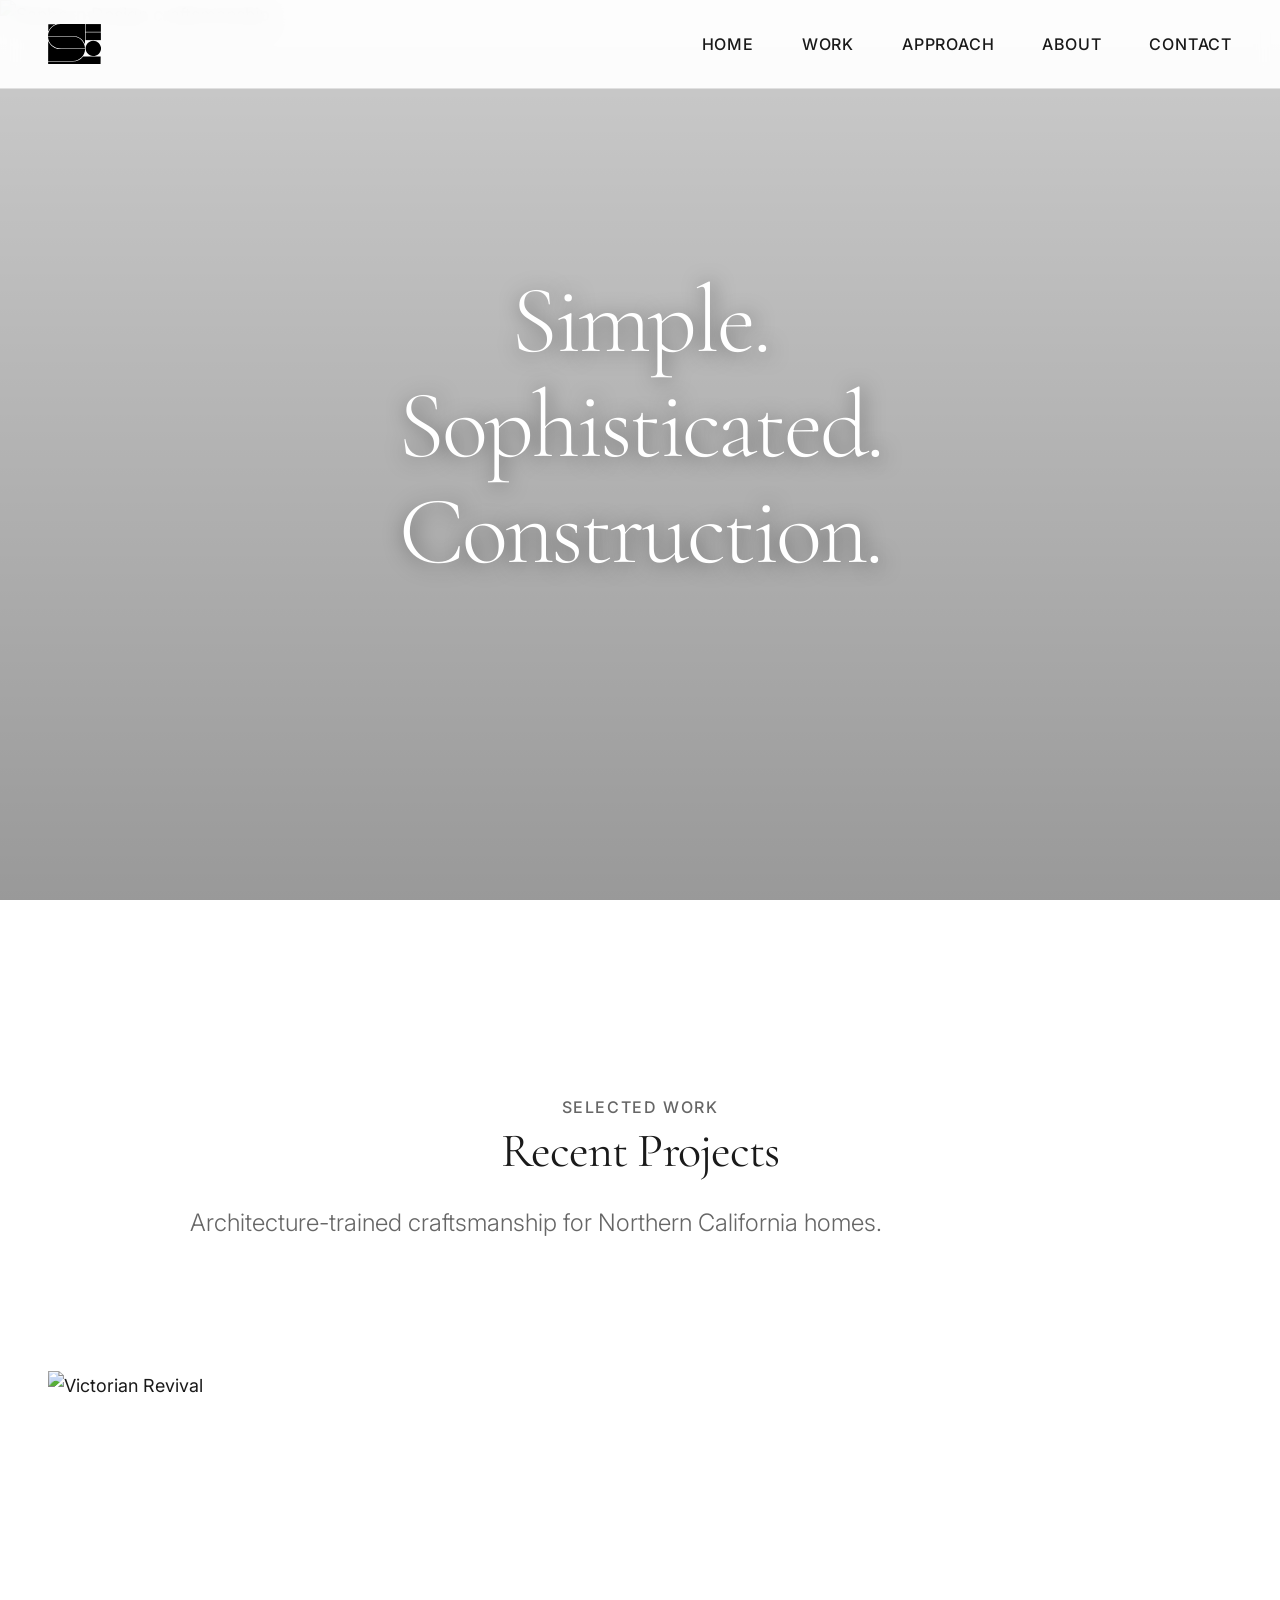
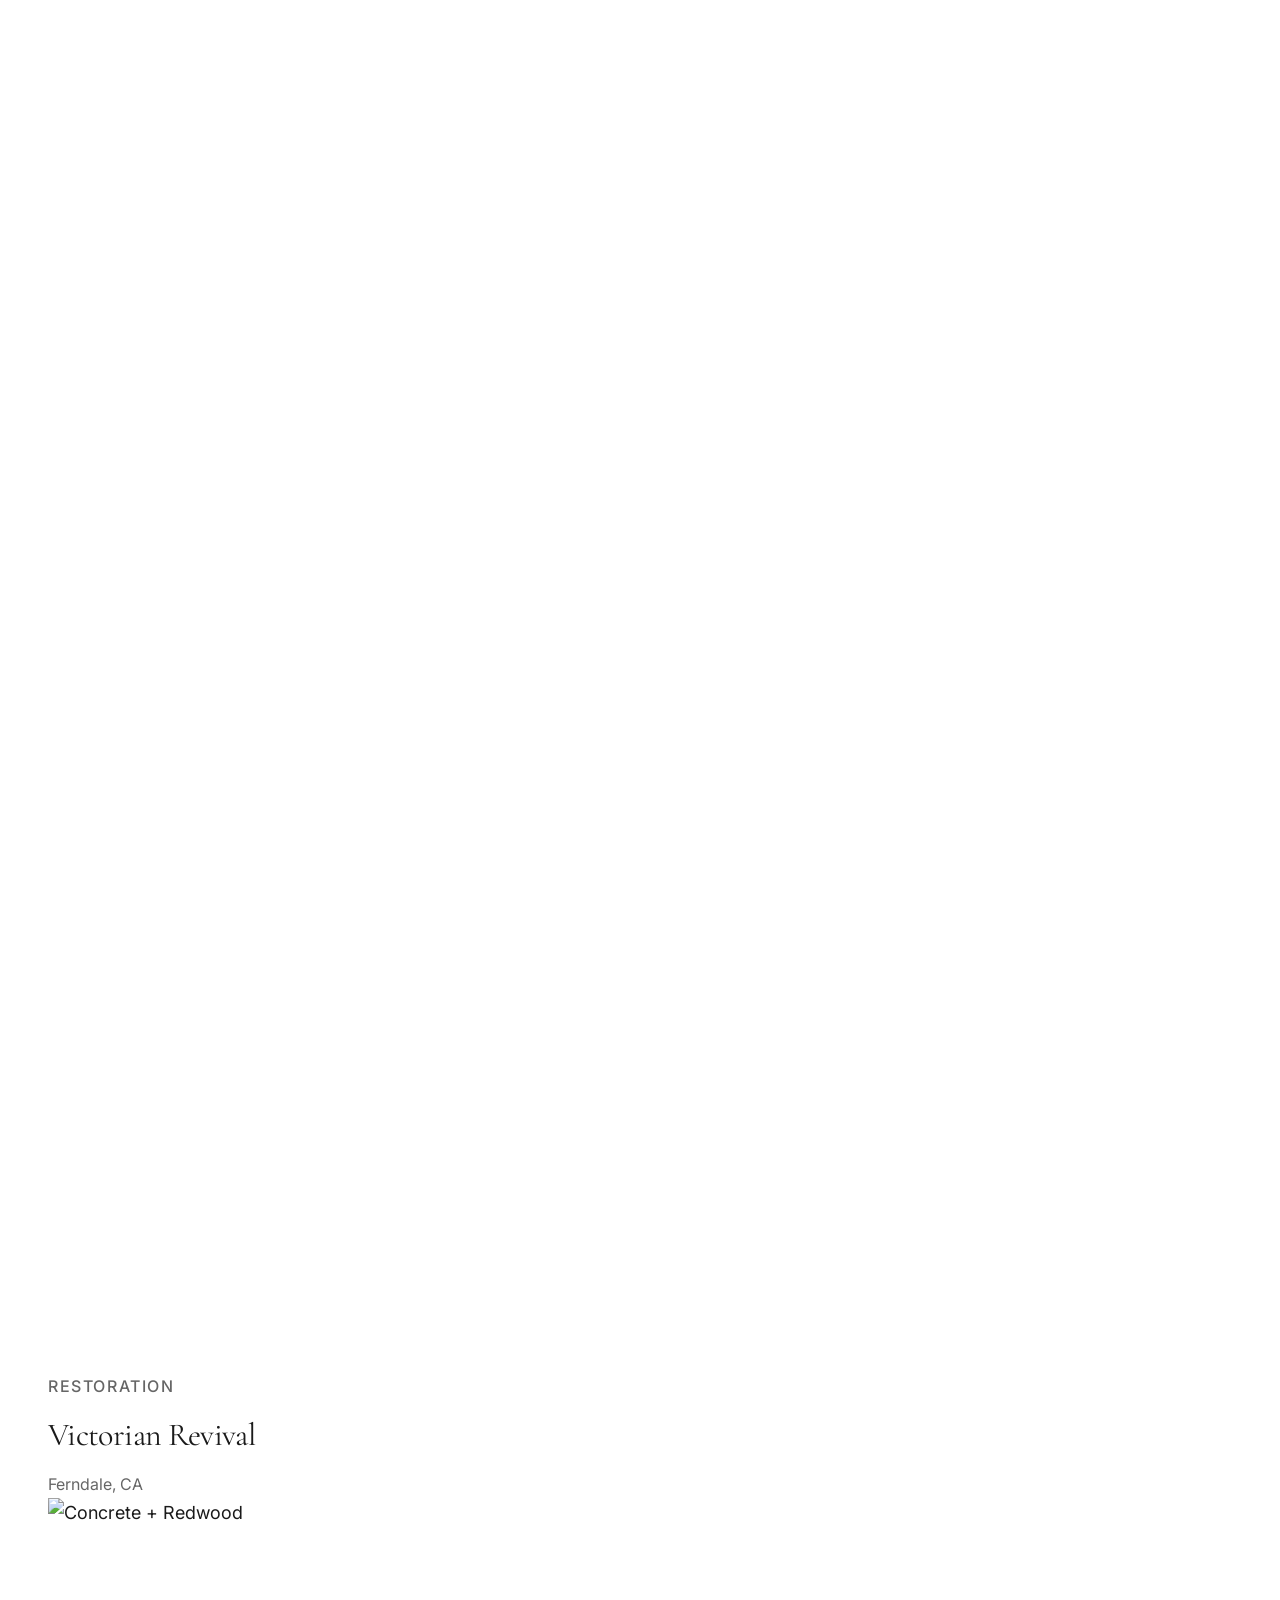
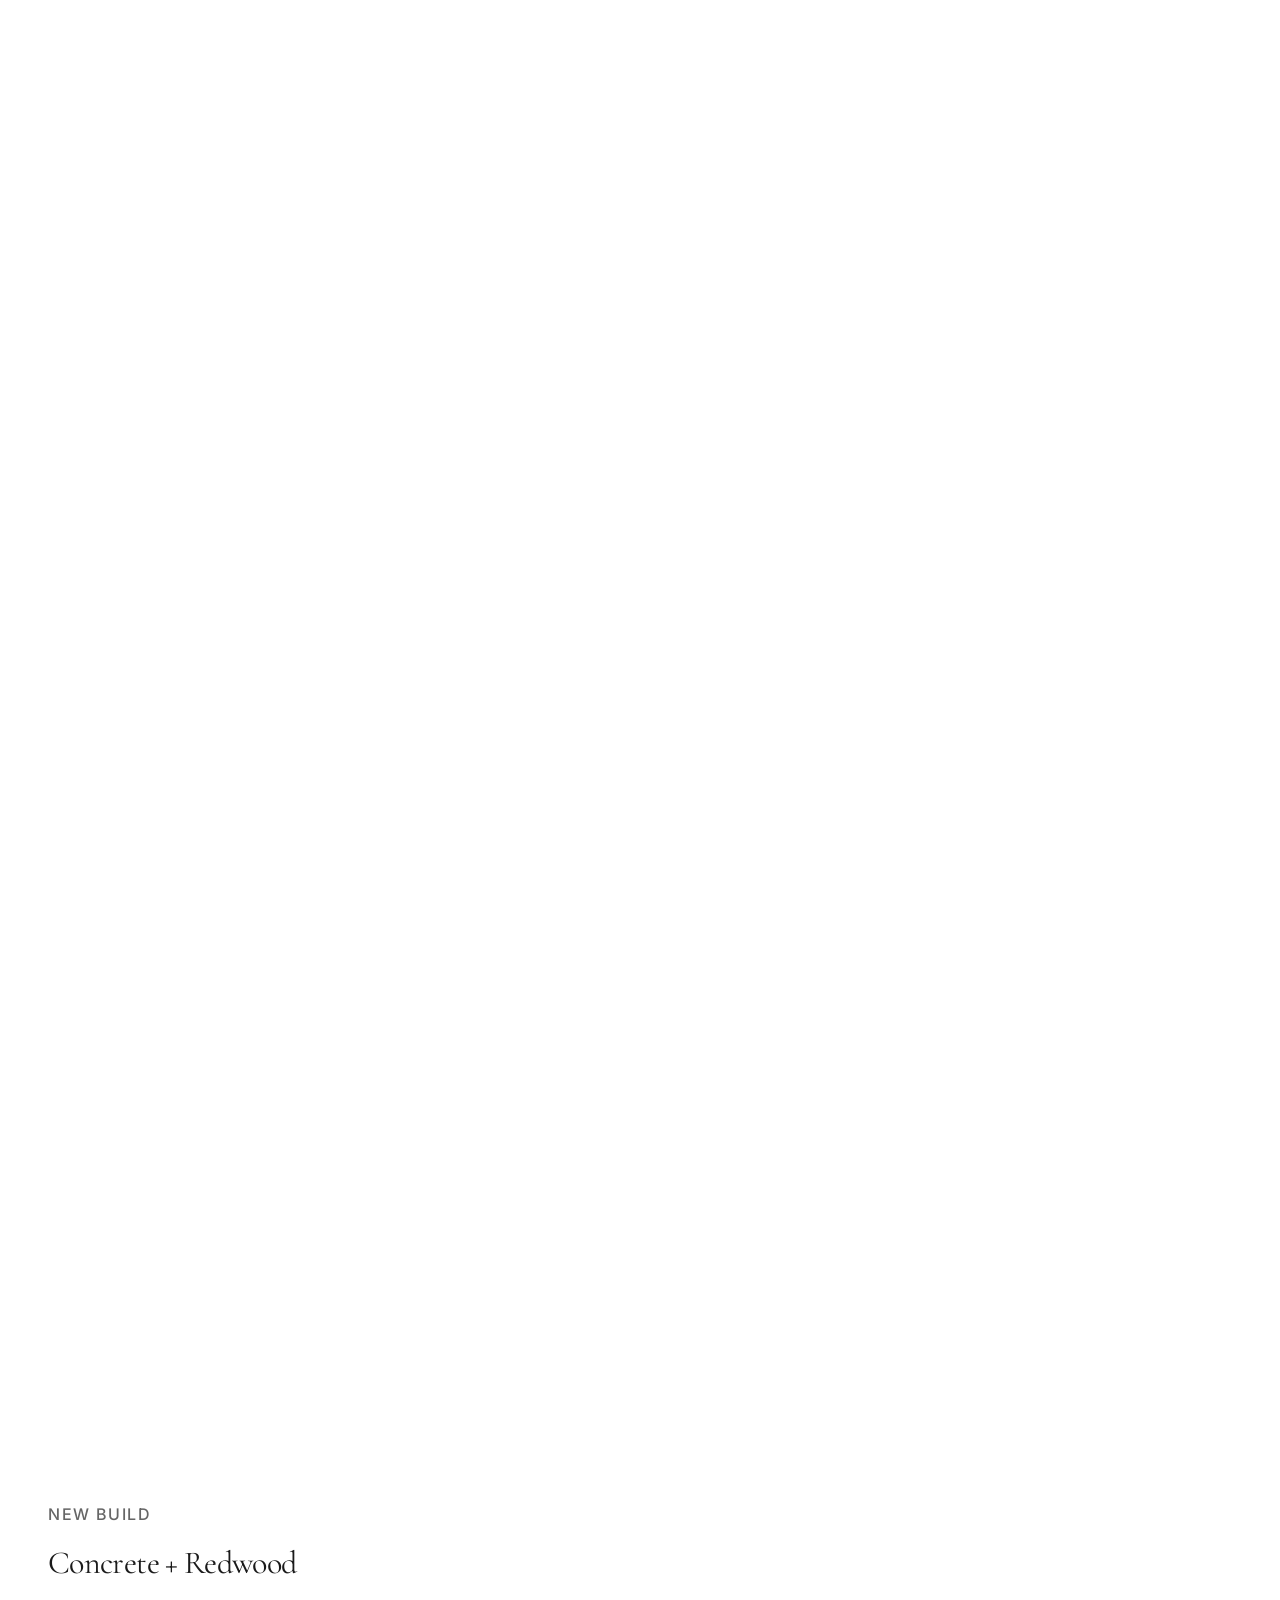
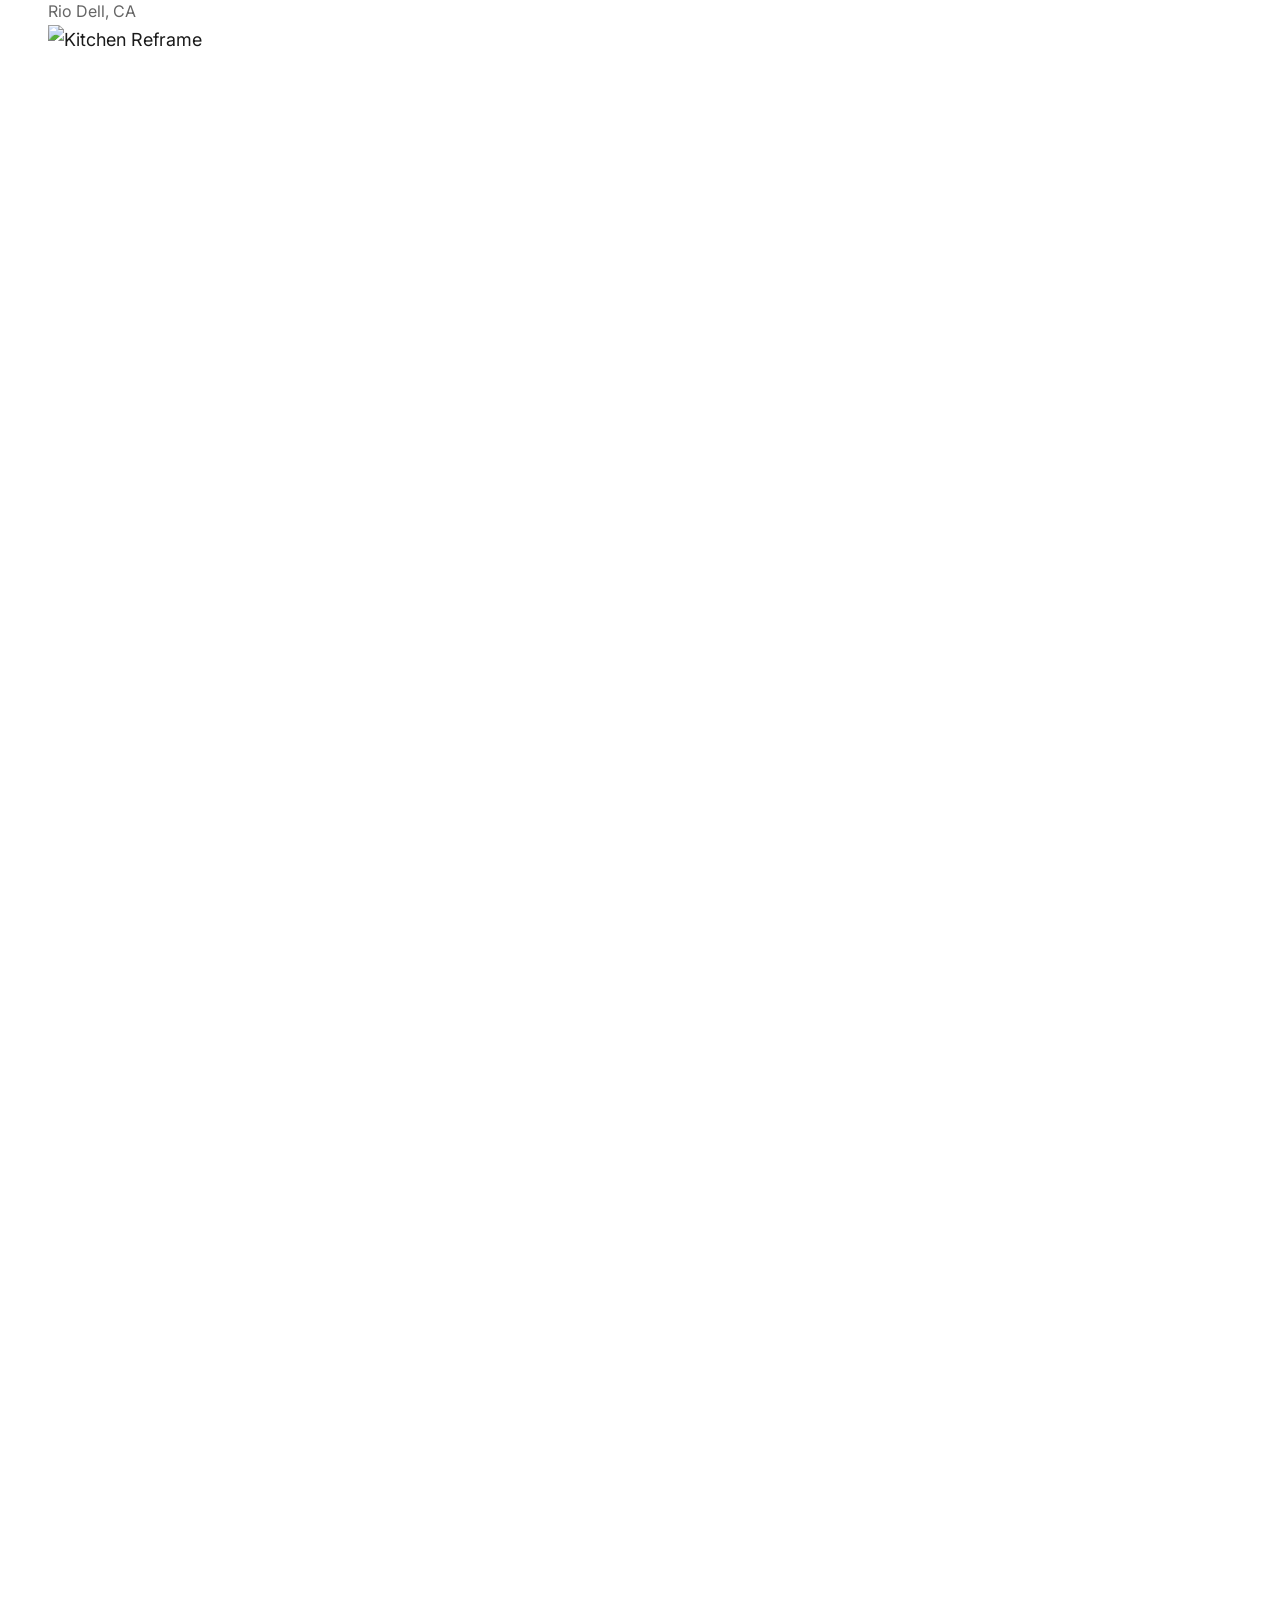
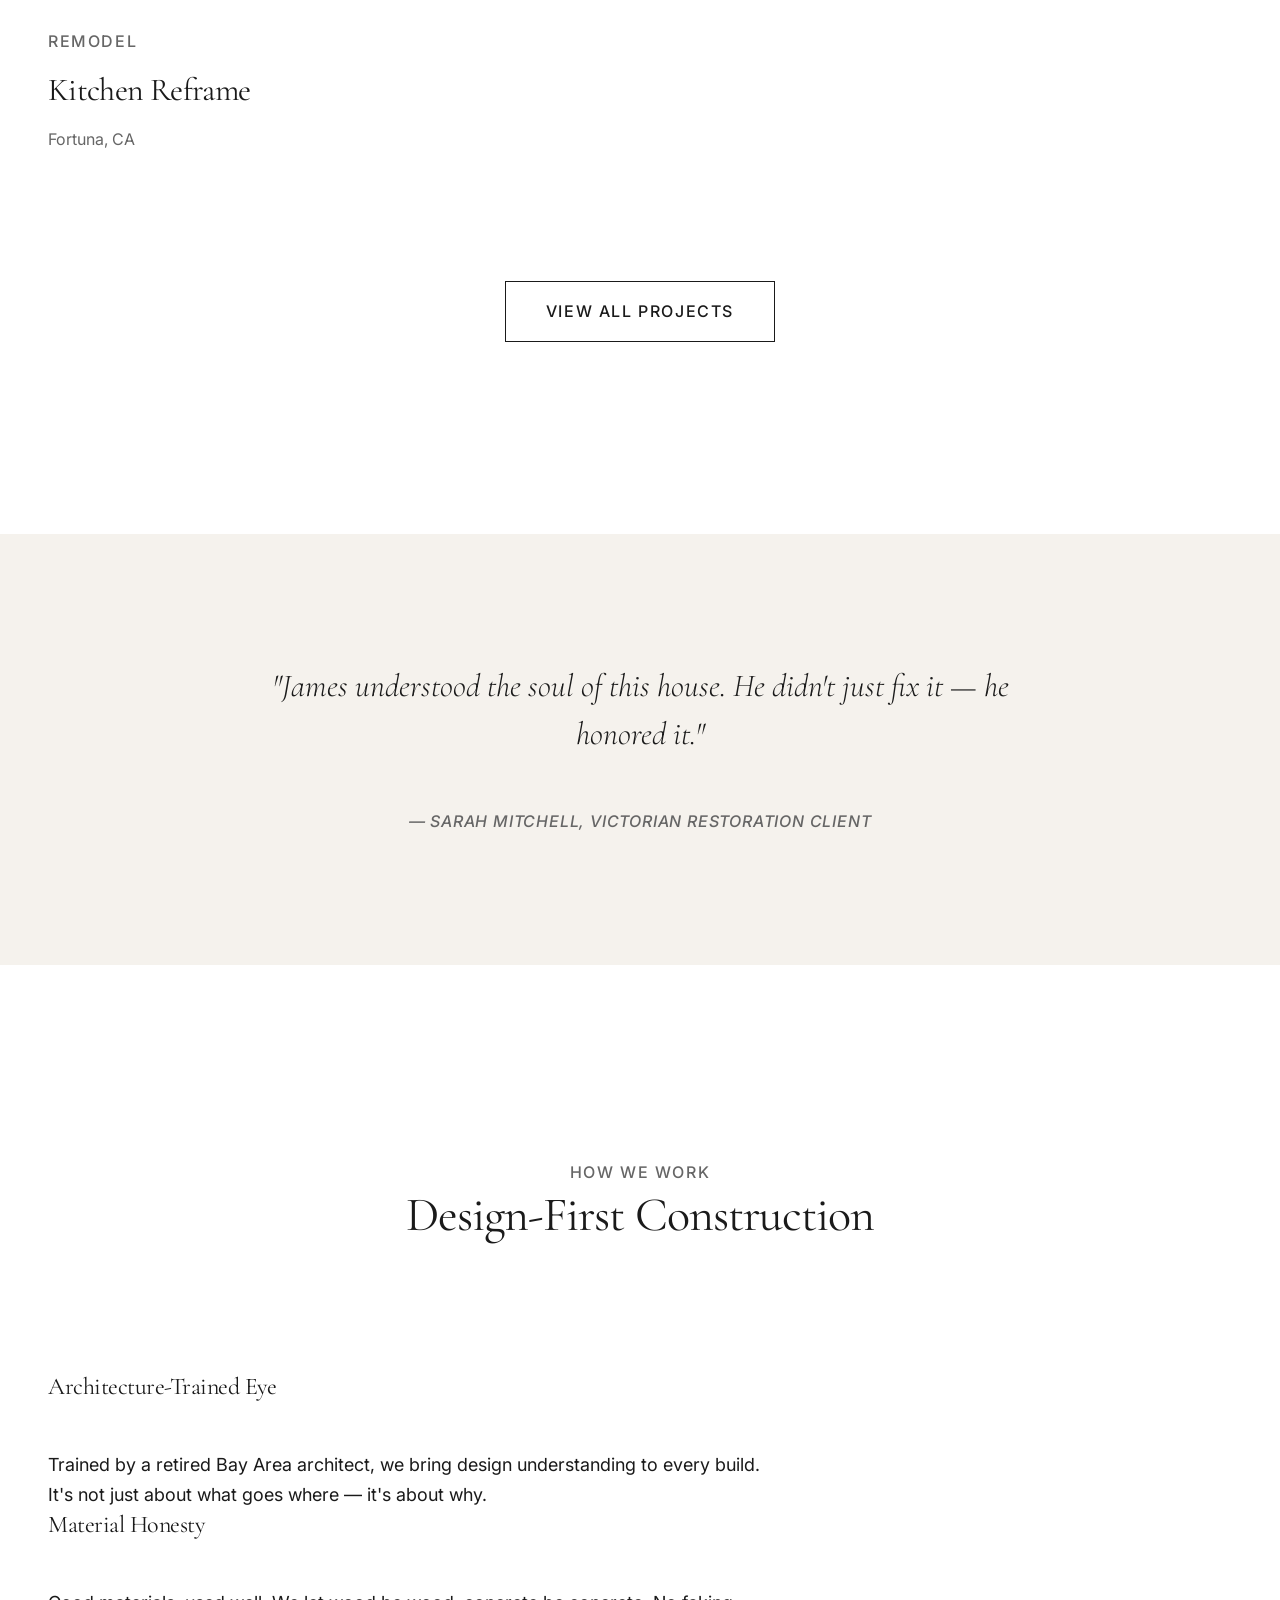
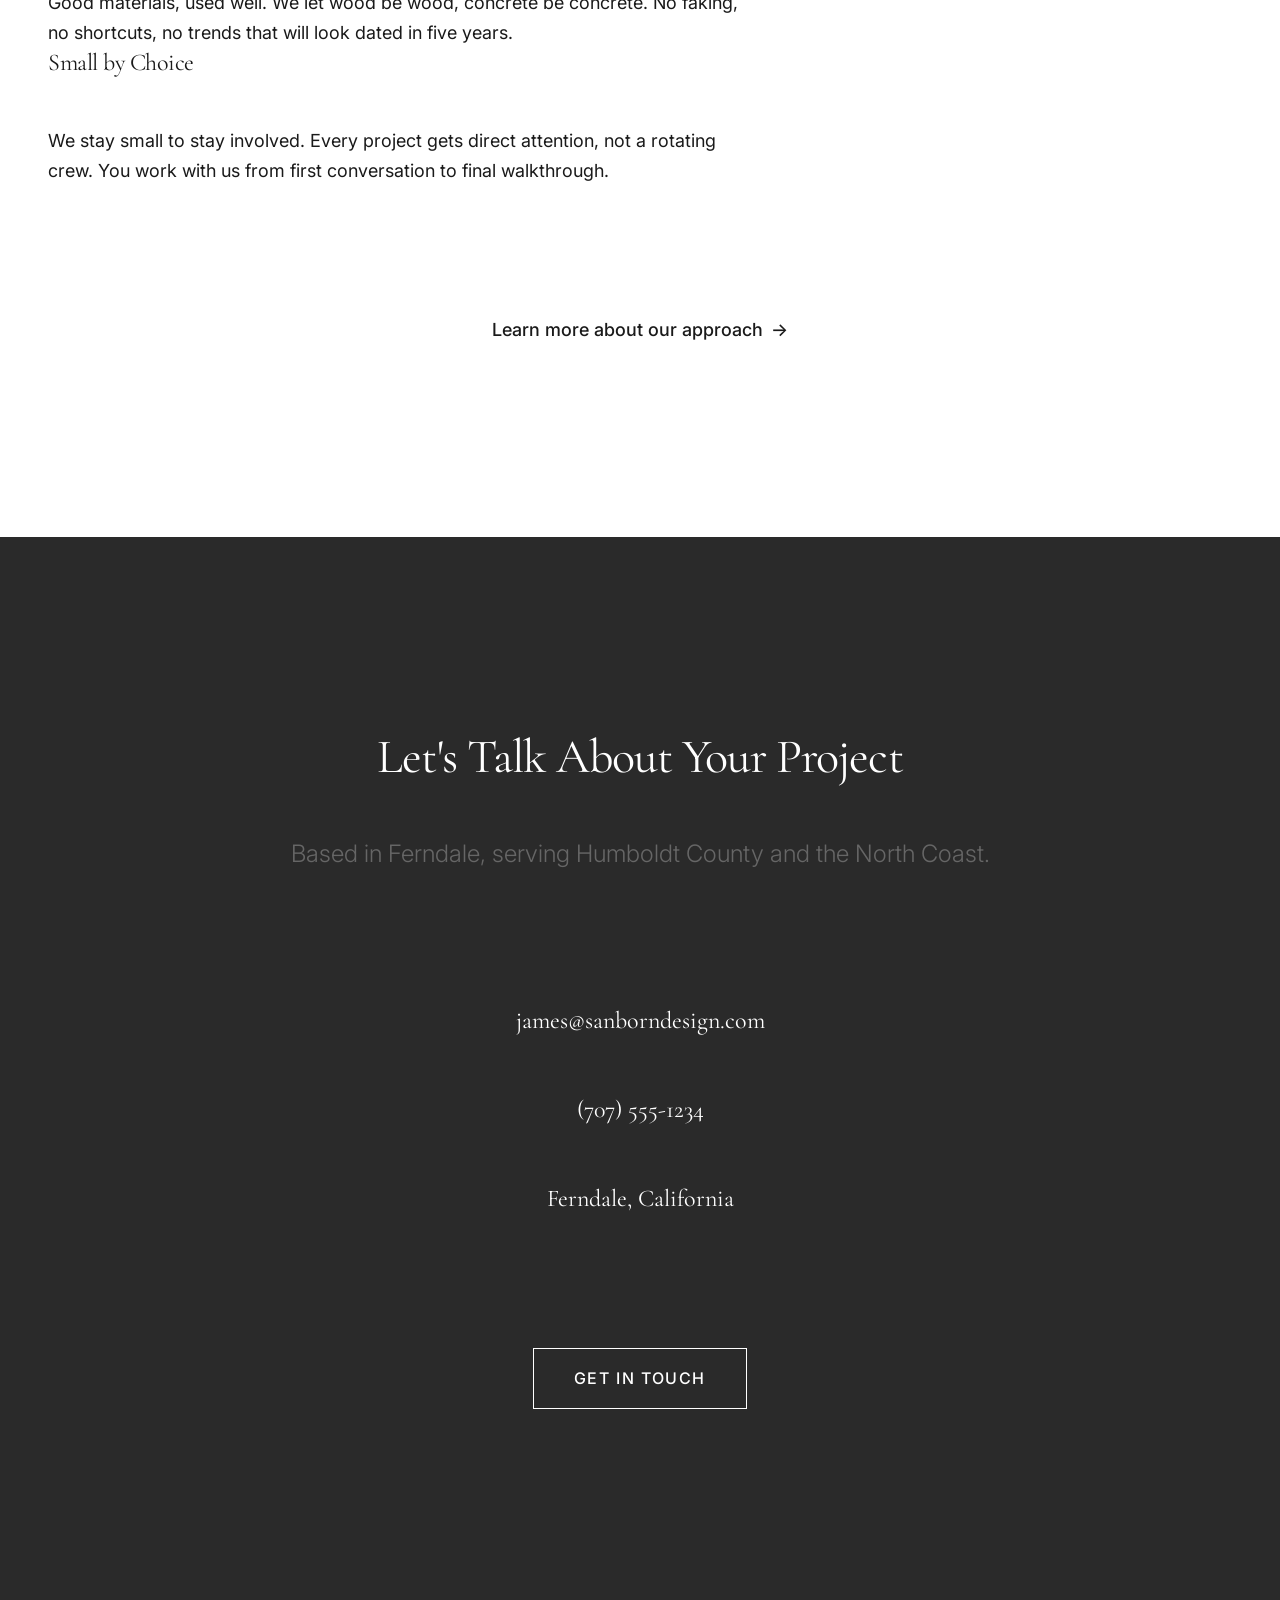
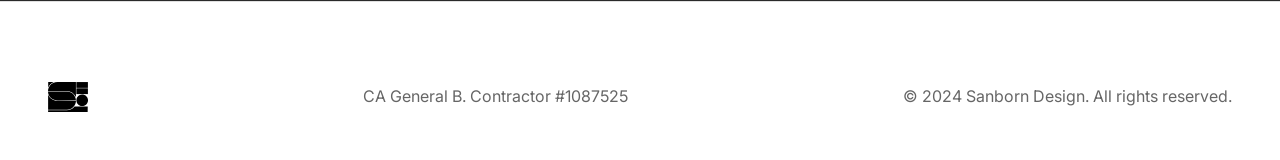
==== index.html @ 71fdd4d7 "Complete sample redesign site for SANBORN Implemented comprehensive website redesign based on produc" ====
<!DOCTYPE html>
<html lang="en">
<head>
  <meta charset="UTF-8">
  <meta name="viewport" content="width=device-width, initial-scale=1.0">
  <title>Sanborn Design - Simple. Sophisticated. Construction.</title>
  <meta name="description" content="Architecture-trained craftsmanship for Northern California homes. Sanborn Design brings design expertise and precision construction to Humboldt County.">

  <!-- Fonts -->
  <link rel="preconnect" href="https://fonts.googleapis.com">
  <link rel="preconnect" href="https://fonts.gstatic.com" crossorigin>
  <link href="https://fonts.googleapis.com/css2?family=Cormorant+Garamond:wght@300;400;500&family=Inter:wght@300;400;500;600&display=swap" rel="stylesheet">

  <!-- Styles -->
  <link rel="stylesheet" href="/assets/css/reset.css">
  <link rel="stylesheet" href="/assets/css/main.css">
</head>
<body>

  <!-- Navigation -->
  <nav class="nav">
    <div class="nav-container">
      <a href="/" class="nav-logo-link">
        <img src="/assets/images/sanborn1.svg" alt="Sanborn Design" class="nav-logo">
      </a>
      <ul class="nav-menu">
        <li><a href="/" class="nav-link">Home</a></li>
        <li><a href="/work/" class="nav-link">Work</a></li>
        <li><a href="/approach/" class="nav-link">Approach</a></li>
        <li><a href="/about/" class="nav-link">About</a></li>
        <li><a href="/contact/" class="nav-link">Contact</a></li>
      </ul>
    </div>
  </nav>

  <!-- Hero Section -->
  <section class="hero">
    <img
      src="/assets/images/hero-main.jpg"
      alt="Sanborn Design craftsmanship"
      class="hero-background"
    />
    <div class="hero-overlay"></div>
    <div class="hero-content">
      <h1 class="tagline">
        Simple.<br>
        Sophisticated.<br>
        Construction.
      </h1>
    </div>
  </section>

  <!-- Featured Projects Section -->
  <section class="section-lg">
    <div class="container">
      <div class="text-center mb-xl">
        <span class="label">Selected Work</span>
        <h2>Recent Projects</h2>
        <p class="intro-text">Architecture-trained craftsmanship for Northern California homes.</p>
      </div>

      <div class="grid-3">
        <!-- Project 1: Victorian Revival -->
        <a href="/work/victorian-revival/" class="project-card">
          <img
            src="/assets/images/projects/project-victorian-revival-thumb.jpg"
            alt="Victorian Revival"
            class="project-card-image"
            loading="lazy"
          />
          <div class="label project-card-type">Restoration</div>
          <h3 class="project-card-title">Victorian Revival</h3>
          <p class="project-card-location">Ferndale, CA</p>
        </a>

        <!-- Project 2: Concrete + Redwood -->
        <a href="/work/concrete-redwood/" class="project-card">
          <img
            src="/assets/images/projects/project-concrete-redwood-thumb.jpg"
            alt="Concrete + Redwood"
            class="project-card-image"
            loading="lazy"
          />
          <div class="label project-card-type">New Build</div>
          <h3 class="project-card-title">Concrete + Redwood</h3>
          <p class="project-card-location">Rio Dell, CA</p>
        </a>

        <!-- Project 3: Kitchen Reframe -->
        <a href="/work/kitchen-reframe/" class="project-card">
          <img
            src="/assets/images/projects/project-kitchen-reframe-thumb.jpg"
            alt="Kitchen Reframe"
            class="project-card-image"
            loading="lazy"
          />
          <div class="label project-card-type">Remodel</div>
          <h3 class="project-card-title">Kitchen Reframe</h3>
          <p class="project-card-location">Fortuna, CA</p>
        </a>
      </div>

      <div class="text-center mt-xl">
        <a href="/work/" class="btn">View All Projects</a>
      </div>
    </div>
  </section>

  <!-- Testimonial Section -->
  <section class="bg-cream">
    <div class="testimonial">
      <blockquote class="testimonial-quote">
        "James understood the soul of this house. He didn't just fix it — he honored it."
      </blockquote>
      <cite class="testimonial-author">— Sarah Mitchell, Victorian Restoration Client</cite>
    </div>
  </section>

  <!-- Approach Preview Section -->
  <section class="section-lg">
    <div class="container">
      <div class="text-center mb-xl">
        <span class="label">How We Work</span>
        <h2>Design-First Construction</h2>
      </div>

      <div class="grid-3">
        <!-- Principle 1 -->
        <div>
          <h4 class="mb-md">Architecture-Trained Eye</h4>
          <p>
            Trained by a retired Bay Area architect, we bring design understanding to every build.
            It's not just about what goes where — it's about why.
          </p>
        </div>

        <!-- Principle 2 -->
        <div>
          <h4 class="mb-md">Material Honesty</h4>
          <p>
            Good materials, used well. We let wood be wood, concrete be concrete. No faking,
            no shortcuts, no trends that will look dated in five years.
          </p>
        </div>

        <!-- Principle 3 -->
        <div>
          <h4 class="mb-md">Small by Choice</h4>
          <p>
            We stay small to stay involved. Every project gets direct attention, not a rotating
            crew. You work with us from first conversation to final walkthrough.
          </p>
        </div>
      </div>

      <div class="text-center mt-xl">
        <a href="/approach/" class="link-arrow">Learn more about our approach</a>
      </div>
    </div>
  </section>

  <!-- Contact Section -->
  <section class="bg-dark section-lg">
    <div class="container-narrow text-center">
      <h2 class="mb-md">Let's Talk About Your Project</h2>
      <p class="intro-text mb-xl">
        Based in Ferndale, serving Humboldt County and the North Coast.
      </p>

      <div class="contact-info" style="align-items: center;">
        <div class="contact-item">
          <div class="contact-item-value">
            <a href="mailto:james@sanborndesign.com">james@sanborndesign.com</a>
          </div>
        </div>

        <div class="contact-item">
          <div class="contact-item-value">
            <a href="tel:+17075551234">(707) 555-1234</a>
          </div>
        </div>

        <div class="contact-item">
          <div class="contact-item-value">Ferndale, California</div>
        </div>
      </div>

      <div class="mt-xl">
        <a href="/contact/" class="btn btn-light">Get in Touch</a>
      </div>
    </div>
  </section>

  <!-- Footer -->
  <footer class="footer">
    <div class="container">
      <div class="footer-content">
        <img src="/assets/images/sanborn1.svg" alt="Sanborn Design" class="footer-logo">

        <div class="footer-text">
          CA General B. Contractor #1087525
        </div>

        <div class="footer-text">
          &copy; 2024 Sanborn Design. All rights reserved.
        </div>
      </div>
    </div>
  </footer>

  <!-- Scripts -->
  <script src="/assets/js/main.js"></script>

</body>
</html>
---- assets/css/main.css ----
/* ============================================
   SANBORN DESIGN - Design System
   Simple. Sophisticated. Construction.
   ============================================ */

/* ============================================
   CUSTOM PROPERTIES
   ============================================ */
:root {
  /* Colors */
  --color-background: #FFFFFF;
  --color-background-alt: #F5F2ED;
  --color-background-dark: #2A2A2A;
  --color-text: #1A1A1A;
  --color-text-muted: #666666;
  --color-text-light: #FFFFFF;
  --color-accent: #8B7355;
  --color-border: #E0E0E0;

  /* Typography */
  --font-serif: 'Cormorant Garamond', 'Georgia', serif;
  --font-sans: 'Inter', 'Helvetica Neue', sans-serif;

  /* Font Sizes */
  --fs-hero: clamp(3rem, 8vw, 6rem);
  --fs-h1: clamp(2.5rem, 5vw, 4rem);
  --fs-h2: clamp(2rem, 4vw, 3rem);
  --fs-h3: clamp(1.5rem, 3vw, 2rem);
  --fs-h4: clamp(1.25rem, 2.5vw, 1.5rem);
  --fs-body: clamp(1rem, 2vw, 1.125rem);
  --fs-small: clamp(0.875rem, 1.5vw, 1rem);
  --fs-tiny: 0.75rem;

  /* Spacing */
  --space-xs: clamp(0.5rem, 2vw, 1rem);
  --space-sm: clamp(1rem, 3vw, 1.5rem);
  --space-md: clamp(2rem, 5vw, 3rem);
  --space-lg: clamp(3rem, 7vw, 5rem);
  --space-xl: clamp(5rem, 10vw, 8rem);
  --space-2xl: clamp(7rem, 15vw, 12rem);

  /* Layout */
  --max-width: 1400px;
  --max-width-text: 800px;
  --gutter: clamp(1.5rem, 5vw, 3rem);

  /* Animation */
  --transition-smooth: all 0.3s cubic-bezier(0.4, 0, 0.2, 1);
}

/* ============================================
   BASE STYLES
   ============================================ */
body {
  font-family: var(--font-sans);
  font-size: var(--fs-body);
  color: var(--color-text);
  background-color: var(--color-background);
  line-height: 1.7;
}

/* ============================================
   TYPOGRAPHY
   ============================================ */
h1, h2, h3, h4, h5, h6 {
  font-family: var(--font-serif);
  font-weight: 400;
  line-height: 1.2;
  letter-spacing: -0.02em;
}

h1 {
  font-size: var(--fs-h1);
  margin-bottom: var(--space-md);
}

h2 {
  font-size: var(--fs-h2);
  margin-bottom: var(--space-sm);
}

h3 {
  font-size: var(--fs-h3);
  margin-bottom: var(--space-sm);
}

h4 {
  font-size: var(--fs-h4);
  margin-bottom: var(--space-xs);
}

p {
  margin-bottom: var(--space-sm);
  max-width: 65ch;
}

p:last-child {
  margin-bottom: 0;
}

.tagline {
  font-family: var(--font-serif);
  font-size: var(--fs-hero);
  font-weight: 300;
  line-height: 1.1;
  letter-spacing: -0.03em;
}

.label {
  font-family: var(--font-sans);
  font-size: var(--fs-small);
  font-weight: 500;
  letter-spacing: 0.1em;
  text-transform: uppercase;
  color: var(--color-text-muted);
}

.intro-text {
  font-size: var(--fs-h4);
  font-weight: 300;
  line-height: 1.6;
  color: var(--color-text-muted);
}

/* ============================================
   LAYOUT
   ============================================ */
.container {
  max-width: var(--max-width);
  margin: 0 auto;
  padding: 0 var(--gutter);
}

.container-narrow {
  max-width: var(--max-width-text);
  margin: 0 auto;
  padding: 0 var(--gutter);
}

.section {
  padding: var(--space-xl) 0;
}

.section-lg {
  padding: var(--space-2xl) 0;
}

/* ============================================
   NAVIGATION
   ============================================ */
.nav {
  position: fixed;
  top: 0;
  left: 0;
  right: 0;
  z-index: 1000;
  background-color: rgba(255, 255, 255, 0.95);
  backdrop-filter: blur(10px);
  border-bottom: 1px solid var(--color-border);
  transition: var(--transition-smooth);
}

.nav-container {
  max-width: var(--max-width);
  margin: 0 auto;
  padding: var(--space-sm) var(--gutter);
  display: flex;
  justify-content: space-between;
  align-items: center;
}

.nav-logo {
  height: 40px;
  width: auto;
}

.nav-menu {
  display: flex;
  gap: var(--space-md);
  align-items: center;
}

.nav-link {
  font-size: var(--fs-small);
  font-weight: 500;
  letter-spacing: 0.05em;
  text-transform: uppercase;
  color: var(--color-text);
  transition: var(--transition-smooth);
  position: relative;
}

.nav-link::after {
  content: '';
  position: absolute;
  bottom: -4px;
  left: 0;
  width: 0;
  height: 1px;
  background-color: var(--color-text);
  transition: var(--transition-smooth);
}

.nav-link:hover::after,
.nav-link.active::after {
  width: 100%;
}

.nav-spacer {
  height: 80px;
}

/* ============================================
   HERO SECTIONS
   ============================================ */
.hero {
  position: relative;
  height: 100vh;
  min-height: 600px;
  display: flex;
  align-items: center;
  justify-content: center;
  overflow: hidden;
}

.hero-background {
  position: absolute;
  top: 0;
  left: 0;
  width: 100%;
  height: 100%;
  object-fit: cover;
  z-index: -1;
}

.hero-overlay {
  position: absolute;
  top: 0;
  left: 0;
  width: 100%;
  height: 100%;
  background: linear-gradient(to bottom, rgba(0,0,0,0.2), rgba(0,0,0,0.4));
  z-index: 0;
}

.hero-content {
  position: relative;
  z-index: 1;
  text-align: center;
  color: var(--color-text-light);
  padding: 0 var(--gutter);
}

.hero-content .tagline {
  text-shadow: 2px 2px 20px rgba(0,0,0,0.5);
}

/* ============================================
   GRID SYSTEMS
   ============================================ */
.grid {
  display: grid;
  gap: var(--space-md);
}

.grid-2 {
  grid-template-columns: repeat(auto-fit, minmax(300px, 1fr));
}

.grid-3 {
  grid-template-columns: repeat(auto-fit, minmax(350px, 1fr));
}

.grid-projects {
  display: grid;
  grid-template-columns: repeat(auto-fill, minmax(350px, 1fr));
  gap: var(--space-lg);
}

@media (max-width: 768px) {
  .grid-projects {
    grid-template-columns: 1fr;
  }
}

/* ============================================
   PROJECT CARDS
   ============================================ */
.project-card {
  display: flex;
  flex-direction: column;
  transition: var(--transition-smooth);
  cursor: pointer;
}

.project-card:hover {
  transform: translateY(-8px);
}

.project-card-image {
  width: 100%;
  aspect-ratio: 3 / 4;
  object-fit: cover;
  margin-bottom: var(--space-sm);
}

.project-card-type {
  margin-bottom: var(--space-xs);
}

.project-card-title {
  font-family: var(--font-serif);
  font-size: var(--fs-h3);
  margin-bottom: var(--space-xs);
}

.project-card-location {
  font-size: var(--fs-small);
  color: var(--color-text-muted);
}

/* ============================================
   BUTTONS & LINKS
   ============================================ */
.btn {
  display: inline-block;
  padding: 1rem 2.5rem;
  font-size: var(--fs-small);
  font-weight: 500;
  letter-spacing: 0.1em;
  text-transform: uppercase;
  border: 1px solid var(--color-text);
  background-color: transparent;
  color: var(--color-text);
  transition: var(--transition-smooth);
  cursor: pointer;
}

.btn:hover {
  background-color: var(--color-text);
  color: var(--color-background);
}

.btn-light {
  border-color: var(--color-text-light);
  color: var(--color-text-light);
}

.btn-light:hover {
  background-color: var(--color-text-light);
  color: var(--color-text);
}

.link-arrow {
  display: inline-flex;
  align-items: center;
  gap: 0.5rem;
  font-weight: 500;
  transition: var(--transition-smooth);
}

.link-arrow::after {
  content: '→';
  transition: var(--transition-smooth);
}

.link-arrow:hover::after {
  transform: translateX(4px);
}

/* ============================================
   BACKGROUND SECTIONS
   ============================================ */
.bg-cream {
  background-color: var(--color-background-alt);
}

.bg-dark {
  background-color: var(--color-background-dark);
  color: var(--color-text-light);
}

.bg-dark h1,
.bg-dark h2,
.bg-dark h3,
.bg-dark h4 {
  color: var(--color-text-light);
}

/* ============================================
   TESTIMONIAL
   ============================================ */
.testimonial {
  max-width: 900px;
  margin: 0 auto;
  text-align: center;
  padding: var(--space-xl) var(--gutter);
}

.testimonial-quote {
  font-family: var(--font-serif);
  font-size: var(--fs-h3);
  font-style: italic;
  font-weight: 300;
  line-height: 1.5;
  margin-bottom: var(--space-md);
}

.testimonial-author {
  font-size: var(--fs-small);
  font-weight: 500;
  letter-spacing: 0.05em;
  text-transform: uppercase;
  color: var(--color-text-muted);
}

/* ============================================
   GALLERY
   ============================================ */
.gallery {
  display: grid;
  grid-template-columns: repeat(auto-fit, minmax(400px, 1fr));
  gap: var(--space-sm);
}

.gallery-item {
  position: relative;
  overflow: hidden;
}

.gallery-image {
  width: 100%;
  height: 100%;
  object-fit: cover;
  transition: var(--transition-smooth);
}

.gallery-item:hover .gallery-image {
  transform: scale(1.05);
}

.gallery-caption {
  margin-top: var(--space-xs);
  font-size: var(--fs-small);
  color: var(--color-text-muted);
  font-style: italic;
}

/* ============================================
   FOOTER
   ============================================ */
.footer {
  padding: var(--space-lg) 0 var(--space-md);
  border-top: 1px solid var(--color-border);
}

.footer-content {
  display: flex;
  justify-content: space-between;
  align-items: center;
  flex-wrap: wrap;
  gap: var(--space-md);
}

.footer-logo {
  height: 30px;
  width: auto;
}

.footer-text {
  font-size: var(--fs-small);
  color: var(--color-text-muted);
}

.footer-links {
  display: flex;
  gap: var(--space-md);
}

.footer-link {
  font-size: var(--fs-small);
  color: var(--color-text-muted);
  transition: var(--transition-smooth);
}

.footer-link:hover {
  color: var(--color-text);
}

/* ============================================
   CONTACT FORM
   ============================================ */
.contact-info {
  display: flex;
  flex-direction: column;
  gap: var(--space-md);
  margin-bottom: var(--space-lg);
}

.contact-item {
  display: flex;
  flex-direction: column;
  gap: var(--space-xs);
}

.contact-item-label {
  font-size: var(--fs-small);
  font-weight: 500;
  letter-spacing: 0.05em;
  text-transform: uppercase;
  color: var(--color-text-muted);
}

.contact-item-value {
  font-size: var(--fs-h4);
  font-family: var(--font-serif);
}

.contact-item-value a {
  transition: var(--transition-smooth);
}

.contact-item-value a:hover {
  color: var(--color-accent);
}

/* ============================================
   UTILITIES
   ============================================ */
.text-center {
  text-align: center;
}

.mb-sm { margin-bottom: var(--space-sm); }
.mb-md { margin-bottom: var(--space-md); }
.mb-lg { margin-bottom: var(--space-lg); }
.mb-xl { margin-bottom: var(--space-xl); }

.mt-sm { margin-top: var(--space-sm); }
.mt-md { margin-top: var(--space-md); }
.mt-lg { margin-top: var(--space-lg); }
.mt-xl { margin-top: var(--space-xl); }

/* ============================================
   RESPONSIVE
   ============================================ */
@media (max-width: 768px) {
  .nav-menu {
    gap: var(--space-sm);
  }

  .footer-content {
    flex-direction: column;
    text-align: center;
  }

  .gallery {
    grid-template-columns: 1fr;
  }
}

/* ============================================
   PRINT
   ============================================ */
@media print {
  .nav,
  .footer,
  .btn {
    display: none;
  }
}
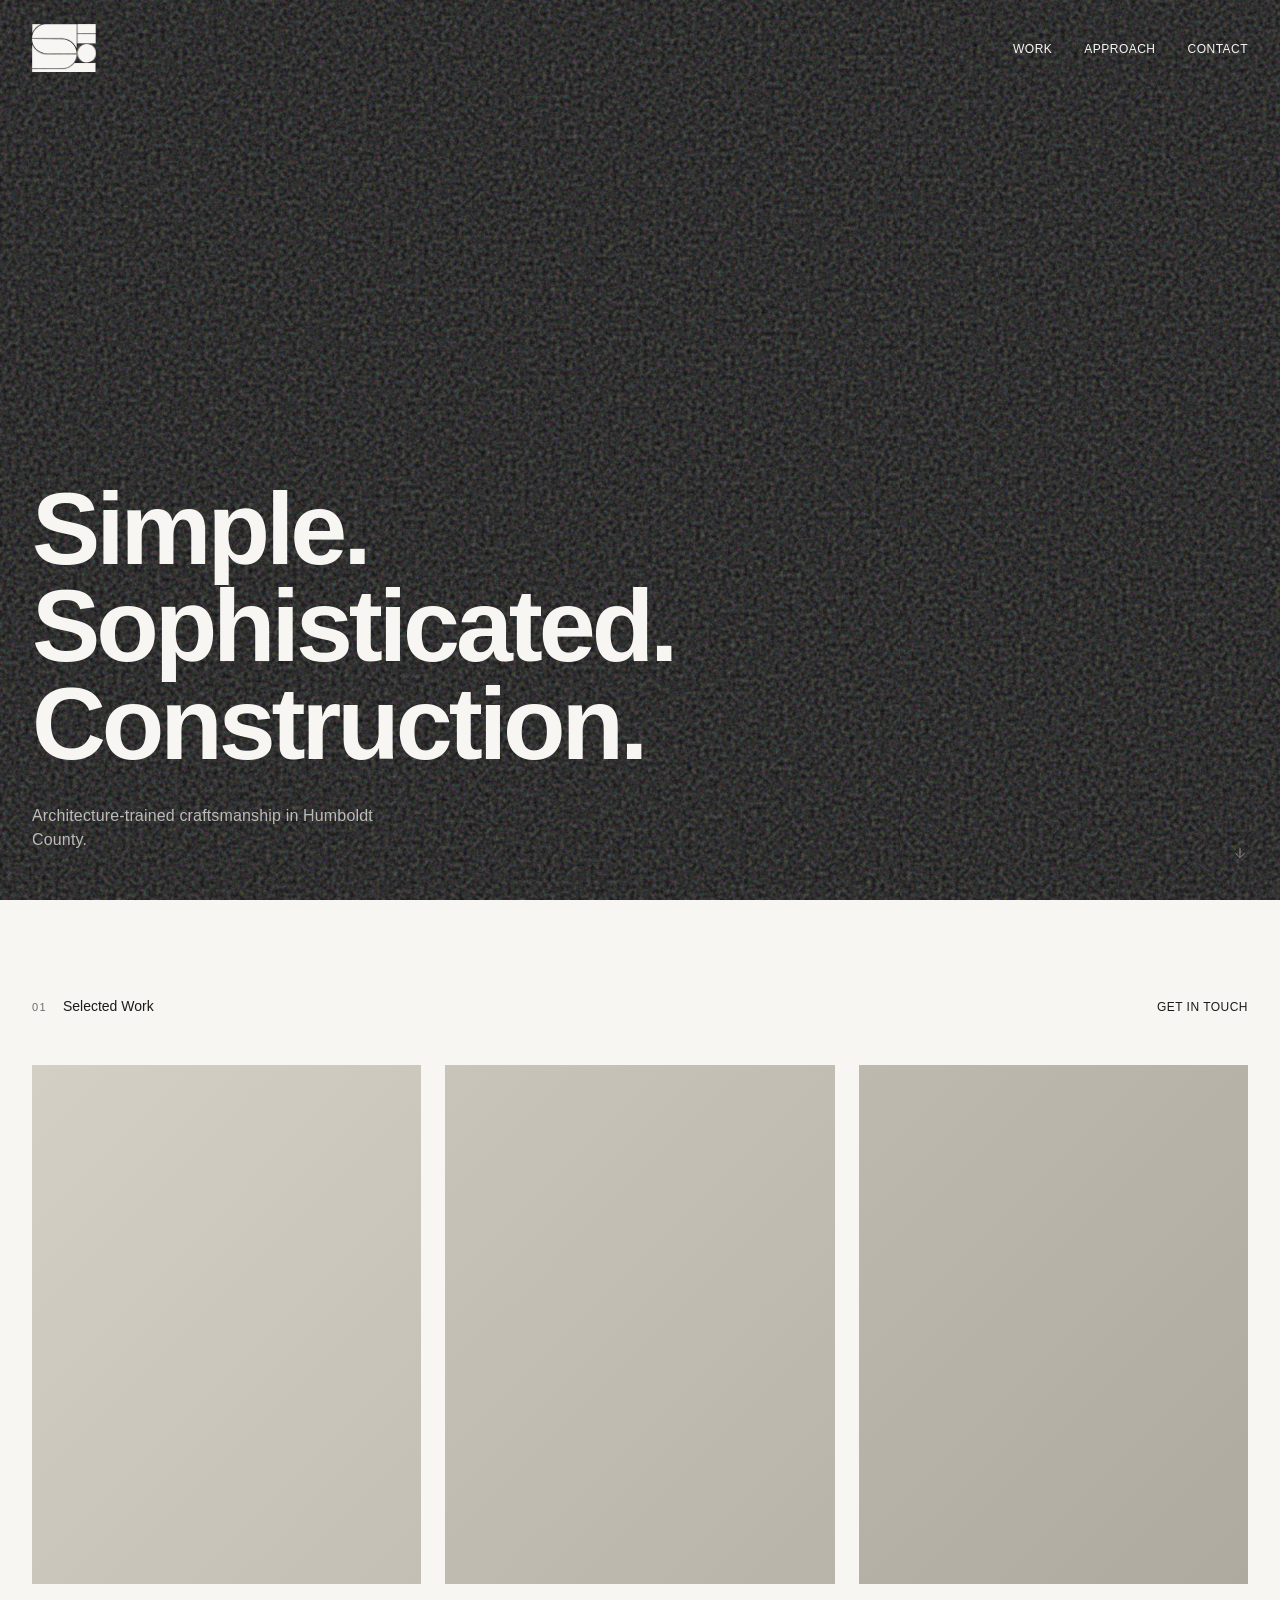
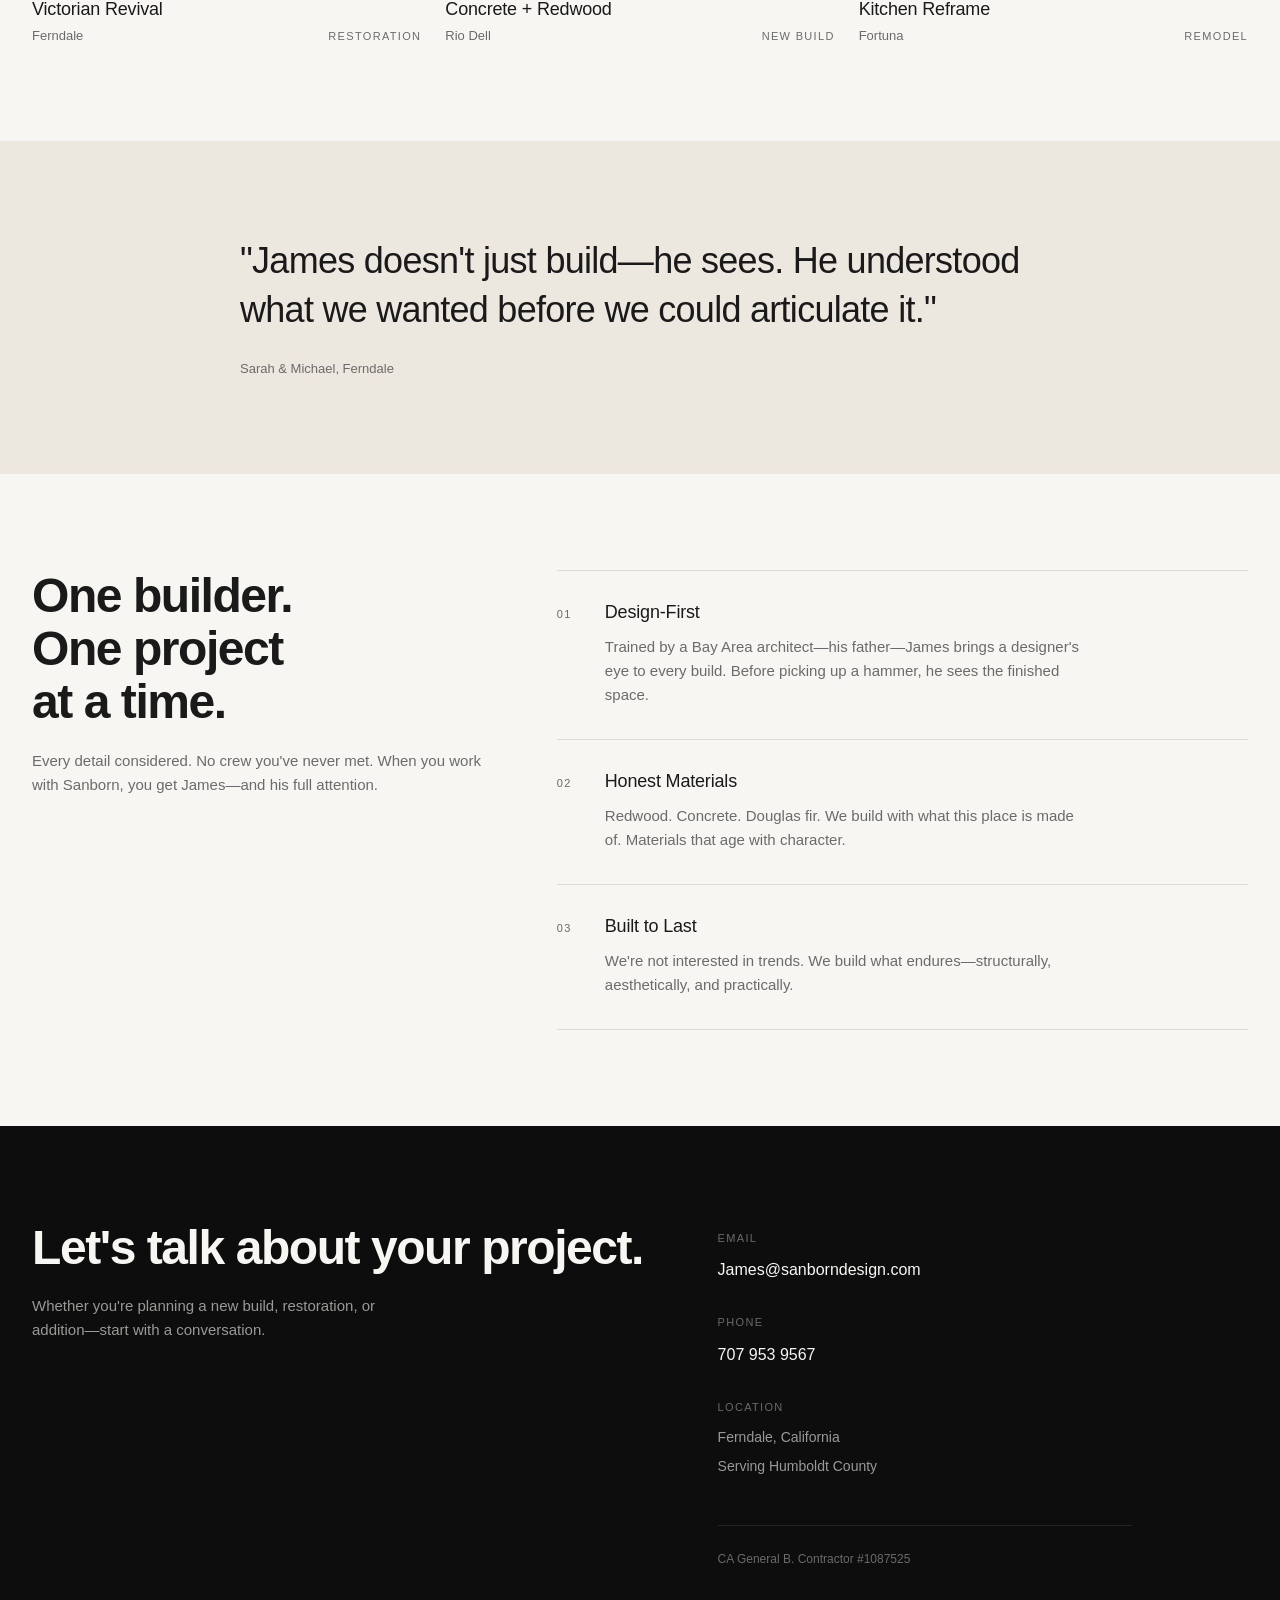
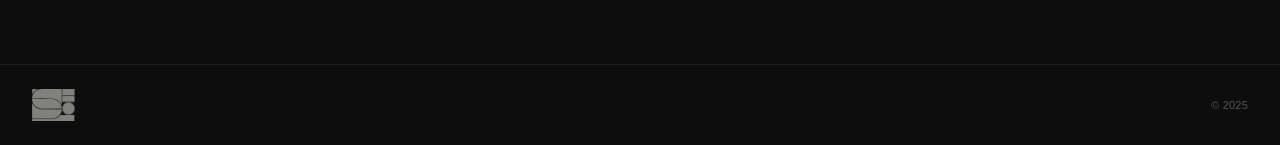
==== commit e7c3a523: "Rebuild as single-page Swiss minimalist design COMPLETE REDESIGN from multi-page to single-page:  De" ====
--- a/index.html
+++ b/index.html
@@ -1,215 +1,887 @@
 <!DOCTYPE html>
 <html lang="en">
 <head>
-  <meta charset="UTF-8">
-  <meta name="viewport" content="width=device-width, initial-scale=1.0">
-  <title>Sanborn Design - Simple. Sophisticated. Construction.</title>
-  <meta name="description" content="Architecture-trained craftsmanship for Northern California homes. Sanborn Design brings design expertise and precision construction to Humboldt County.">
-
-  <!-- Fonts -->
-  <link rel="preconnect" href="https://fonts.googleapis.com">
-  <link rel="preconnect" href="https://fonts.gstatic.com" crossorigin>
-  <link href="https://fonts.googleapis.com/css2?family=Cormorant+Garamond:wght@300;400;500&family=Inter:wght@300;400;500;600&display=swap" rel="stylesheet">
-
-  <!-- Styles -->
-  <link rel="stylesheet" href="/assets/css/reset.css">
-  <link rel="stylesheet" href="/assets/css/main.css">
+    <meta charset="UTF-8">
+    <meta name="viewport" content="width=device-width, initial-scale=1.0">
+    <title>Sanborn Design | Simple. Sophisticated. Construction.</title>
+    <link href="https://api.fontshare.com/v2/css?f[]=satoshi@400,500,700,900&f[]=general-sans@400,500,600&display=swap" rel="stylesheet">
+    <style>
+        :root {
+            --fog-white: #F7F6F3;
+            --redwood: #8B4513;
+            --redwood-light: #A65D2E;
+            --concrete: #6B6B6B;
+            --charcoal: #1A1A1A;
+            --ferndale-cream: #EDE8DF;
+            --soft-line: #E0DCD4;
+            --black: #0D0D0D;
+        }
+
+        * {
+            margin: 0;
+            padding: 0;
+            box-sizing: border-box;
+        }
+
+        html {
+            scroll-behavior: smooth;
+        }
+
+        body {
+            font-family: 'Satoshi', -apple-system, BlinkMacSystemFont, sans-serif;
+            background-color: var(--fog-white);
+            color: var(--charcoal);
+            line-height: 1.5;
+            overflow-x: hidden;
+            font-weight: 400;
+            -webkit-font-smoothing: antialiased;
+            -moz-osx-font-smoothing: grayscale;
+        }
+
+        /* Typography - Swiss Minimalist */
+        h1, h2, h3 {
+            font-family: 'Satoshi', sans-serif;
+            font-weight: 700;
+            letter-spacing: -0.03em;
+            line-height: 1.1;
+        }
+
+        .label {
+            font-family: 'General Sans', sans-serif;
+            font-size: 0.6875rem;
+            font-weight: 500;
+            letter-spacing: 0.12em;
+            text-transform: uppercase;
+        }
+
+        /* Navigation */
+        nav {
+            position: fixed;
+            top: 0;
+            left: 0;
+            right: 0;
+            z-index: 100;
+            padding: 1.5rem 2rem;
+            display: flex;
+            justify-content: space-between;
+            align-items: center;
+        }
+
+        nav.scrolled {
+            background: var(--fog-white);
+            border-bottom: 1px solid var(--soft-line);
+        }
+
+        /* SVG Logo */
+        .logo {
+            display: flex;
+            align-items: center;
+            text-decoration: none;
+            transition: opacity 0.3s ease;
+        }
+
+        .logo:hover {
+            opacity: 0.8;
+        }
+
+        .logo svg {
+            height: 48px;
+            width: auto;
+            fill: var(--fog-white);
+            transition: fill 0.3s ease;
+        }
+
+        nav.scrolled .logo svg {
+            fill: var(--charcoal);
+        }
+
+        /* Logo animation */
+        .logo svg path,
+        .logo svg rect {
+            opacity: 0;
+            animation: logoFadeIn 0.6s ease-out forwards;
+        }
+
+        .logo svg path:nth-child(1) { animation-delay: 0.1s; }
+        .logo svg path:nth-child(2) { animation-delay: 0.15s; }
+        .logo svg path:nth-child(3) { animation-delay: 0.2s; }
+        .logo svg path:nth-child(4) { animation-delay: 0.25s; }
+        .logo svg rect:nth-child(5) { animation-delay: 0.3s; }
+        .logo svg rect:nth-child(6) { animation-delay: 0.35s; }
+        .logo svg path:nth-child(7) { animation-delay: 0.4s; }
+        .logo svg path:nth-child(8) { animation-delay: 0.45s; }
+
+        @keyframes logoFadeIn {
+            from {
+                opacity: 0;
+                transform: translateY(4px);
+            }
+            to {
+                opacity: 1;
+                transform: translateY(0);
+            }
+        }
+
+        .nav-links {
+            display: flex;
+            gap: 2rem;
+            list-style: none;
+        }
+
+        .nav-links a {
+            font-family: 'General Sans', sans-serif;
+            font-size: 0.75rem;
+            font-weight: 500;
+            letter-spacing: 0.04em;
+            text-transform: uppercase;
+            color: var(--fog-white);
+            text-decoration: none;
+            transition: opacity 0.3s ease;
+        }
+
+        nav.scrolled .nav-links a {
+            color: var(--charcoal);
+        }
+
+        .nav-links a:hover {
+            opacity: 0.6;
+        }
+
+        /* Hero Section */
+        .hero {
+            height: 100vh;
+            min-height: 700px;
+            position: relative;
+            display: flex;
+            flex-direction: column;
+            justify-content: flex-end;
+            padding: 3rem 2rem;
+            overflow: hidden;
+        }
+
+        .hero-image-placeholder {
+            position: absolute;
+            inset: 0;
+            z-index: -1;
+            background: var(--black);
+        }
+
+        /* Subtle grain texture */
+        .hero-image-placeholder::after {
+            content: '';
+            position: absolute;
+            inset: 0;
+            opacity: 0.4;
+            background-image: url("data:image/svg+xml,%3Csvg viewBox='0 0 256 256' xmlns='http://www.w3.org/2000/svg'%3E%3Cfilter id='noise'%3E%3CfeTurbulence type='fractalNoise' baseFrequency='0.8' numOctaves='4' stitchTiles='stitch'/%3E%3C/filter%3E%3Crect width='100%25' height='100%25' filter='url(%23noise)'/%3E%3C/svg%3E");
+        }
+
+        .hero-content {
+            max-width: 900px;
+            animation: fadeUp 0.8s ease-out;
+        }
+
+        @keyframes fadeUp {
+            from {
+                opacity: 0;
+                transform: translateY(30px);
+            }
+            to {
+                opacity: 1;
+                transform: translateY(0);
+            }
+        }
+
+        .hero h1 {
+            font-size: clamp(3rem, 8vw, 6.5rem);
+            color: var(--fog-white);
+            line-height: 0.95;
+            margin-bottom: 2rem;
+            font-weight: 900;
+            letter-spacing: -0.04em;
+        }
+
+        .hero-subtitle {
+            font-family: 'General Sans', sans-serif;
+            font-size: 1rem;
+            font-weight: 400;
+            color: var(--fog-white);
+            opacity: 0.7;
+            max-width: 380px;
+            letter-spacing: 0.01em;
+        }
+
+        .scroll-indicator {
+            position: absolute;
+            bottom: 2rem;
+            right: 2rem;
+            color: var(--fog-white);
+            opacity: 0.5;
+            animation: float 2.5s ease-in-out infinite;
+        }
+
+        @keyframes float {
+            0%, 100% { transform: translateY(0); }
+            50% { transform: translateY(6px); }
+        }
+
+        .scroll-indicator svg {
+            width: 16px;
+            height: 16px;
+        }
+
+        /* Projects Section */
+        .projects {
+            padding: 6rem 2rem;
+            background: var(--fog-white);
+        }
+
+        .section-header {
+            display: flex;
+            justify-content: space-between;
+            align-items: baseline;
+            margin-bottom: 3rem;
+        }
+
+        .section-label {
+            display: flex;
+            align-items: baseline;
+            gap: 1rem;
+        }
+
+        .section-number {
+            color: var(--concrete);
+        }
+
+        .section-title {
+            font-family: 'Satoshi', sans-serif;
+            font-size: 0.875rem;
+            font-weight: 500;
+            color: var(--charcoal);
+        }
+
+        .view-all {
+            font-family: 'General Sans', sans-serif;
+            font-size: 0.75rem;
+            font-weight: 500;
+            letter-spacing: 0.04em;
+            text-transform: uppercase;
+            color: var(--charcoal);
+            text-decoration: none;
+            transition: opacity 0.3s ease;
+        }
+
+        .view-all:hover {
+            opacity: 0.6;
+        }
+
+        .projects-grid {
+            display: grid;
+            grid-template-columns: repeat(3, 1fr);
+            gap: 1.5rem;
+        }
+
+        .project-card {
+            position: relative;
+            cursor: pointer;
+            opacity: 0;
+            transform: translateY(30px);
+            transition: opacity 0.6s ease, transform 0.6s ease;
+        }
+
+        .project-card.visible {
+            opacity: 1;
+            transform: translateY(0);
+        }
+
+        .project-card:nth-child(2) { transition-delay: 0.1s; }
+        .project-card:nth-child(3) { transition-delay: 0.2s; }
+
+        .project-image {
+            aspect-ratio: 3/4;
+            overflow: hidden;
+            margin-bottom: 1rem;
+            background: var(--ferndale-cream);
+            position: relative;
+        }
+
+        .project-image::after {
+            content: '';
+            position: absolute;
+            inset: 0;
+            background: var(--black);
+            opacity: 0;
+            transition: opacity 0.3s ease;
+        }
+
+        .project-card:hover .project-image::after {
+            opacity: 0.08;
+        }
+
+        /* Minimal placeholder patterns */
+        .project-image-1 {
+            background: linear-gradient(135deg, #D4CFC5 0%, #C4BFB5 100%);
+        }
+
+        .project-image-2 {
+            background: linear-gradient(135deg, #C9C4BA 0%, #B9B4AA 100%);
+        }
+
+        .project-image-3 {
+            background: linear-gradient(135deg, #BEB9AF 0%, #AEAA9F 100%);
+        }
+
+        .project-info h3 {
+            font-size: 1.125rem;
+            font-weight: 500;
+            margin-bottom: 0.375rem;
+            letter-spacing: -0.01em;
+        }
+
+        .project-meta {
+            display: flex;
+            justify-content: space-between;
+            align-items: baseline;
+        }
+
+        .project-location {
+            font-family: 'General Sans', sans-serif;
+            font-size: 0.8125rem;
+            color: var(--concrete);
+        }
+
+        .project-type {
+            color: var(--concrete);
+        }
+
+        /* Quote Section */
+        .quote-section {
+            padding: 6rem 2rem;
+            background: var(--ferndale-cream);
+        }
+
+        .quote-wrapper {
+            max-width: 800px;
+            margin: 0 auto;
+            opacity: 0;
+            transform: translateY(20px);
+            transition: opacity 0.8s ease, transform 0.8s ease;
+        }
+
+        .quote-wrapper.visible {
+            opacity: 1;
+            transform: translateY(0);
+        }
+
+        blockquote {
+            font-family: 'Satoshi', sans-serif;
+            font-size: clamp(1.5rem, 3.5vw, 2.25rem);
+            font-weight: 500;
+            line-height: 1.35;
+            color: var(--charcoal);
+            margin-bottom: 1.5rem;
+            letter-spacing: -0.02em;
+        }
+
+        blockquote::before {
+            content: '"';
+        }
+
+        blockquote::after {
+            content: '"';
+        }
+
+        .quote-attribution {
+            font-family: 'General Sans', sans-serif;
+            color: var(--concrete);
+            font-size: 0.8125rem;
+        }
+
+        /* Approach Section */
+        .approach {
+            padding: 6rem 2rem;
+            background: var(--fog-white);
+        }
+
+        .approach-grid {
+            display: grid;
+            grid-template-columns: 1fr 1.5fr;
+            gap: 4rem;
+            align-items: start;
+        }
+
+        .approach-intro {
+            position: sticky;
+            top: 6rem;
+        }
+
+        .approach-intro h2 {
+            font-size: clamp(2rem, 4vw, 3rem);
+            margin-bottom: 1.25rem;
+            letter-spacing: -0.03em;
+        }
+
+        .approach-intro p {
+            font-family: 'General Sans', sans-serif;
+            color: var(--concrete);
+            font-size: 0.9375rem;
+            line-height: 1.6;
+        }
+
+        .approach-items {
+            display: flex;
+            flex-direction: column;
+        }
+
+        .approach-item {
+            padding: 2rem 0;
+            border-top: 1px solid var(--soft-line);
+            opacity: 0;
+            transform: translateY(20px);
+            transition: opacity 0.6s ease, transform 0.6s ease;
+        }
+
+        .approach-item.visible {
+            opacity: 1;
+            transform: translateY(0);
+        }
+
+        .approach-item:last-child {
+            border-bottom: 1px solid var(--soft-line);
+        }
+
+        .approach-header {
+            display: flex;
+            align-items: baseline;
+            gap: 1.5rem;
+            margin-bottom: 0.75rem;
+        }
+
+        .approach-number {
+            color: var(--concrete);
+            min-width: 1.5rem;
+        }
+
+        .approach-item h3 {
+            font-size: 1.125rem;
+            font-weight: 500;
+            letter-spacing: -0.01em;
+        }
+
+        .approach-item p {
+            font-family: 'General Sans', sans-serif;
+            color: var(--concrete);
+            font-size: 0.9375rem;
+            line-height: 1.6;
+            margin-left: 3rem;
+            max-width: 480px;
+        }
+
+        /* Contact Section */
+        .contact {
+            padding: 6rem 2rem;
+            background: var(--black);
+            color: var(--fog-white);
+        }
+
+        .contact-grid {
+            display: grid;
+            grid-template-columns: 1.5fr 1fr;
+            gap: 4rem;
+            max-width: 1100px;
+        }
+
+        .contact-left h2 {
+            font-size: clamp(2rem, 4vw, 3rem);
+            margin-bottom: 1.25rem;
+            letter-spacing: -0.03em;
+        }
+
+        .contact-tagline {
+            font-family: 'General Sans', sans-serif;
+            font-size: 0.9375rem;
+            color: rgba(247, 246, 243, 0.6);
+            max-width: 360px;
+            line-height: 1.6;
+        }
+
+        .contact-right {
+            display: flex;
+            flex-direction: column;
+            gap: 2rem;
+            padding-top: 0.5rem;
+        }
+
+        .contact-block {
+            display: flex;
+            flex-direction: column;
+            gap: 0.5rem;
+        }
+
+        .contact-block-label {
+            color: rgba(247, 246, 243, 0.4);
+            margin-bottom: 0.25rem;
+        }
+
+        .contact-block a {
+            font-family: 'Satoshi', sans-serif;
+            color: var(--fog-white);
+            text-decoration: none;
+            font-size: 1rem;
+            font-weight: 500;
+            transition: opacity 0.3s ease;
+        }
+
+        .contact-block a:hover {
+            opacity: 0.7;
+        }
+
+        .contact-block p {
+            font-family: 'General Sans', sans-serif;
+            color: rgba(247, 246, 243, 0.6);
+            font-size: 0.875rem;
+        }
+
+        .contact-license {
+            margin-top: 1rem;
+            padding-top: 1.5rem;
+            border-top: 1px solid rgba(247, 246, 243, 0.1);
+        }
+
+        .contact-license p {
+            font-family: 'General Sans', sans-serif;
+            font-size: 0.75rem;
+            color: rgba(247, 246, 243, 0.4);
+        }
+
+        /* Footer */
+        footer {
+            padding: 1.5rem 2rem;
+            background: var(--black);
+            border-top: 1px solid rgba(247, 246, 243, 0.08);
+            display: flex;
+            justify-content: space-between;
+            align-items: center;
+        }
+
+        footer .logo svg {
+            height: 32px;
+            fill: var(--fog-white);
+            opacity: 0.5;
+        }
+
+        footer p {
+            font-family: 'General Sans', sans-serif;
+            font-size: 0.6875rem;
+            color: rgba(247, 246, 243, 0.3);
+            letter-spacing: 0.02em;
+        }
+
+        /* Mobile Responsive */
+        @media (max-width: 1024px) {
+            .approach-grid {
+                grid-template-columns: 1fr;
+                gap: 3rem;
+            }
+
+            .approach-intro {
+                position: static;
+            }
+
+            .approach-item p {
+                margin-left: 0;
+                margin-top: 0.5rem;
+            }
+
+            .approach-header {
+                flex-direction: column;
+                gap: 0.25rem;
+            }
+        }
+
+        @media (max-width: 768px) {
+            nav {
+                padding: 1rem 1.25rem;
+            }
+
+            .logo svg {
+                height: 40px;
+            }
+
+            .hero {
+                padding: 2.5rem 1.25rem;
+            }
+
+            .projects {
+                padding: 4rem 1.25rem;
+            }
+
+            .projects-grid {
+                grid-template-columns: 1fr;
+                gap: 2.5rem;
+            }
+
+            .quote-section {
+                padding: 4rem 1.25rem;
+            }
+
+            .approach {
+                padding: 4rem 1.25rem;
+            }
+
+            .contact {
+                padding: 4rem 1.25rem;
+            }
+
+            .contact-grid {
+                grid-template-columns: 1fr;
+                gap: 2.5rem;
+            }
+
+            .scroll-indicator {
+                display: none;
+            }
+
+            footer {
+                padding: 1.25rem;
+                flex-direction: column;
+                gap: 0.75rem;
+            }
+        }
+
+        @media (max-width: 600px) {
+            .nav-links {
+                display: none;
+            }
+
+            .menu-toggle {
+                display: block;
+            }
+
+            .section-header {
+                flex-direction: column;
+                gap: 0.75rem;
+                align-items: flex-start;
+            }
+        }
+
+        /* Menu toggle */
+        .menu-toggle {
+            display: none;
+            background: none;
+            border: none;
+            cursor: pointer;
+            padding: 0.5rem;
+        }
+
+        .menu-toggle span {
+            display: block;
+            width: 20px;
+            height: 1.5px;
+            background: var(--fog-white);
+            margin: 4px 0;
+            transition: all 0.3s ease;
+        }
+
+        nav.scrolled .menu-toggle span {
+            background: var(--charcoal);
+        }
+    </style>
 </head>
 <body>
-
-  <!-- Navigation -->
-  <nav class="nav">
-    <div class="nav-container">
-      <a href="/" class="nav-logo-link">
-        <img src="/assets/images/sanborn1.svg" alt="Sanborn Design" class="nav-logo">
-      </a>
-      <ul class="nav-menu">
-        <li><a href="/" class="nav-link">Home</a></li>
-        <li><a href="/work/" class="nav-link">Work</a></li>
-        <li><a href="/approach/" class="nav-link">Approach</a></li>
-        <li><a href="/about/" class="nav-link">About</a></li>
-        <li><a href="/contact/" class="nav-link">Contact</a></li>
-      </ul>
-    </div>
-  </nav>
-
-  <!-- Hero Section -->
-  <section class="hero">
-    <img
-      src="/assets/images/hero-main.jpg"
-      alt="Sanborn Design craftsmanship"
-      class="hero-background"
-    />
-    <div class="hero-overlay"></div>
-    <div class="hero-content">
-      <h1 class="tagline">
-        Simple.<br>
-        Sophisticated.<br>
-        Construction.
-      </h1>
-    </div>
-  </section>
-
-  <!-- Featured Projects Section -->
-  <section class="section-lg">
-    <div class="container">
-      <div class="text-center mb-xl">
-        <span class="label">Selected Work</span>
-        <h2>Recent Projects</h2>
-        <p class="intro-text">Architecture-trained craftsmanship for Northern California homes.</p>
-      </div>
-
-      <div class="grid-3">
-        <!-- Project 1: Victorian Revival -->
-        <a href="/work/victorian-revival/" class="project-card">
-          <img
-            src="/assets/images/projects/project-victorian-revival-thumb.jpg"
-            alt="Victorian Revival"
-            class="project-card-image"
-            loading="lazy"
-          />
-          <div class="label project-card-type">Restoration</div>
-          <h3 class="project-card-title">Victorian Revival</h3>
-          <p class="project-card-location">Ferndale, CA</p>
+    <nav id="mainNav">
+        <a href="/" class="logo">
+            <svg viewBox="0 0 449.33 336.84" xmlns="http://www.w3.org/2000/svg">
+                <g>
+                    <path d="M381.69,140.51c-34.63,1.25-62.29,29.78-62.48,64.52-.18,34.5,26.78,63.39,61.43,65.21,34.89,1.84,63.32-23.28,68.69-57.64v-14c-5.03-34.14-32.94-59.34-67.64-58.09Z"/>
+                    <path d="M213.25,100.62c42.39.14,76.94,24.85,96.3,61.56,1.34,2.54,2.56,4.59,4.27,6.85l.03-168.57-30.28-.26L107.56,0C71.95-.04,40.78,13.53,20.14,42.73,8.2,59.62.31,78.99.3,100.4l96.04-.17,116.92.39Z"/>
+                    <path d="M101.92,211.25c-45.5-1.11-81.13-27.57-100.62-68.01l-.04,168.34,94.08.14,117.84.09c55.12-1.38,99.67-45.09,101.44-100.72l-188.72.08-23.98.08Z"/>
+                    <path d="M110.59,206.55l203.36-.64c-2.26-54.81-45.72-99.79-100.89-99.94L0,105.37c1.61,60.47,51.55,101.37,110.59,101.18Z"/>
+                    <rect x="318.58" y="70.6" width="129.76" height="65.23"/>
+                    <rect x="318.58" y=".6" width="129.76" height="65.23"/>
+                    <path d="M65.18,1.19l-62.88-.12.12,62.78C14.25,35.43,35.61,13.82,65.18,1.19Z"/>
+                    <path d="M297.71,274.11c-21.49,27.52-53.16,42.71-87.46,42.72l-208.98.03v19.02c.08.32.14.65.22.97h445.03s.08-62.77.08-62.77l-148.88.04Z"/>
+                </g>
+            </svg>
         </a>
-
-        <!-- Project 2: Concrete + Redwood -->
-        <a href="/work/concrete-redwood/" class="project-card">
-          <img
-            src="/assets/images/projects/project-concrete-redwood-thumb.jpg"
-            alt="Concrete + Redwood"
-            class="project-card-image"
-            loading="lazy"
-          />
-          <div class="label project-card-type">New Build</div>
-          <h3 class="project-card-title">Concrete + Redwood</h3>
-          <p class="project-card-location">Rio Dell, CA</p>
+        <ul class="nav-links">
+            <li><a href="#work">Work</a></li>
+            <li><a href="#approach">Approach</a></li>
+            <li><a href="#contact">Contact</a></li>
+        </ul>
+        <button class="menu-toggle" aria-label="Menu">
+            <span></span>
+            <span></span>
+        </button>
+    </nav>
+
+    <section class="hero">
+        <div class="hero-image-placeholder"></div>
+        <div class="hero-content">
+            <h1>Simple.<br>Sophisticated.<br>Construction.</h1>
+            <p class="hero-subtitle">Architecture-trained craftsmanship in Humboldt County.</p>
+        </div>
+        <div class="scroll-indicator">
+            <svg viewBox="0 0 24 24" fill="none" stroke="currentColor" stroke-width="1.5">
+                <path d="M12 5v14M5 12l7 7 7-7"/>
+            </svg>
+        </div>
+    </section>
+
+    <section class="projects" id="work">
+        <div class="section-header">
+            <div class="section-label">
+                <span class="label section-number">01</span>
+                <span class="section-title">Selected Work</span>
+            </div>
+            <a href="#contact" class="view-all">Get in Touch</a>
+        </div>
+        <div class="projects-grid">
+            <article class="project-card">
+                <div class="project-image project-image-1"></div>
+                <div class="project-info">
+                    <h3>Victorian Revival</h3>
+                    <div class="project-meta">
+                        <span class="project-location">Ferndale</span>
+                        <span class="label project-type">Restoration</span>
+                    </div>
+                </div>
+            </article>
+            <article class="project-card">
+                <div class="project-image project-image-2"></div>
+                <div class="project-info">
+                    <h3>Concrete + Redwood</h3>
+                    <div class="project-meta">
+                        <span class="project-location">Rio Dell</span>
+                        <span class="label project-type">New Build</span>
+                    </div>
+                </div>
+            </article>
+            <article class="project-card">
+                <div class="project-image project-image-3"></div>
+                <div class="project-info">
+                    <h3>Kitchen Reframe</h3>
+                    <div class="project-meta">
+                        <span class="project-location">Fortuna</span>
+                        <span class="label project-type">Remodel</span>
+                    </div>
+                </div>
+            </article>
+        </div>
+    </section>
+
+    <section class="quote-section">
+        <div class="quote-wrapper">
+            <blockquote>James doesn't just build—he sees. He understood what we wanted before we could articulate it.</blockquote>
+            <p class="quote-attribution">Sarah & Michael, Ferndale</p>
+        </div>
+    </section>
+
+    <section class="approach" id="approach">
+        <div class="approach-grid">
+            <div class="approach-intro">
+                <h2>One builder.<br>One project<br>at a time.</h2>
+                <p>Every detail considered. No crew you've never met. When you work with Sanborn, you get James—and his full attention.</p>
+            </div>
+            <div class="approach-items">
+                <div class="approach-item">
+                    <div class="approach-header">
+                        <span class="label approach-number">01</span>
+                        <h3>Design-First</h3>
+                    </div>
+                    <p>Trained by a Bay Area architect—his father—James brings a designer's eye to every build. Before picking up a hammer, he sees the finished space.</p>
+                </div>
+                <div class="approach-item">
+                    <div class="approach-header">
+                        <span class="label approach-number">02</span>
+                        <h3>Honest Materials</h3>
+                    </div>
+                    <p>Redwood. Concrete. Douglas fir. We build with what this place is made of. Materials that age with character.</p>
+                </div>
+                <div class="approach-item">
+                    <div class="approach-header">
+                        <span class="label approach-number">03</span>
+                        <h3>Built to Last</h3>
+                    </div>
+                    <p>We're not interested in trends. We build what endures—structurally, aesthetically, and practically.</p>
+                </div>
+            </div>
+        </div>
+    </section>
+
+    <section class="contact" id="contact">
+        <div class="contact-grid">
+            <div class="contact-left">
+                <h2>Let's talk about your project.</h2>
+                <p class="contact-tagline">Whether you're planning a new build, restoration, or addition—start with a conversation.</p>
+            </div>
+            <div class="contact-right">
+                <div class="contact-block">
+                    <span class="label contact-block-label">Email</span>
+                    <a href="mailto:James@sanborndesign.com">James@sanborndesign.com</a>
+                </div>
+                <div class="contact-block">
+                    <span class="label contact-block-label">Phone</span>
+                    <a href="tel:7079539567">707 953 9567</a>
+                </div>
+                <div class="contact-block">
+                    <span class="label contact-block-label">Location</span>
+                    <p>Ferndale, California</p>
+                    <p>Serving Humboldt County</p>
+                </div>
+                <div class="contact-license">
+                    <p>CA General B. Contractor #1087525</p>
+                </div>
+            </div>
+        </div>
+    </section>
+
+    <footer>
+        <a href="/" class="logo">
+            <svg viewBox="0 0 449.33 336.84" xmlns="http://www.w3.org/2000/svg">
+                <g>
+                    <path d="M381.69,140.51c-34.63,1.25-62.29,29.78-62.48,64.52-.18,34.5,26.78,63.39,61.43,65.21,34.89,1.84,63.32-23.28,68.69-57.64v-14c-5.03-34.14-32.94-59.34-67.64-58.09Z"/>
+                    <path d="M213.25,100.62c42.39.14,76.94,24.85,96.3,61.56,1.34,2.54,2.56,4.59,4.27,6.85l.03-168.57-30.28-.26L107.56,0C71.95-.04,40.78,13.53,20.14,42.73,8.2,59.62.31,78.99.3,100.4l96.04-.17,116.92.39Z"/>
+                    <path d="M101.92,211.25c-45.5-1.11-81.13-27.57-100.62-68.01l-.04,168.34,94.08.14,117.84.09c55.12-1.38,99.67-45.09,101.44-100.72l-188.72.08-23.98.08Z"/>
+                    <path d="M110.59,206.55l203.36-.64c-2.26-54.81-45.72-99.79-100.89-99.94L0,105.37c1.61,60.47,51.55,101.37,110.59,101.18Z"/>
+                    <rect x="318.58" y="70.6" width="129.76" height="65.23"/>
+                    <rect x="318.58" y=".6" width="129.76" height="65.23"/>
+                    <path d="M65.18,1.19l-62.88-.12.12,62.78C14.25,35.43,35.61,13.82,65.18,1.19Z"/>
+                    <path d="M297.71,274.11c-21.49,27.52-53.16,42.71-87.46,42.72l-208.98.03v19.02c.08.32.14.65.22.97h445.03s.08-62.77.08-62.77l-148.88.04Z"/>
+                </g>
+            </svg>
         </a>
-
-        <!-- Project 3: Kitchen Reframe -->
-        <a href="/work/kitchen-reframe/" class="project-card">
-          <img
-            src="/assets/images/projects/project-kitchen-reframe-thumb.jpg"
-            alt="Kitchen Reframe"
-            class="project-card-image"
-            loading="lazy"
-          />
-          <div class="label project-card-type">Remodel</div>
-          <h3 class="project-card-title">Kitchen Reframe</h3>
-          <p class="project-card-location">Fortuna, CA</p>
-        </a>
-      </div>
-
-      <div class="text-center mt-xl">
-        <a href="/work/" class="btn">View All Projects</a>
-      </div>
-    </div>
-  </section>
-
-  <!-- Testimonial Section -->
-  <section class="bg-cream">
-    <div class="testimonial">
-      <blockquote class="testimonial-quote">
-        "James understood the soul of this house. He didn't just fix it — he honored it."
-      </blockquote>
-      <cite class="testimonial-author">— Sarah Mitchell, Victorian Restoration Client</cite>
-    </div>
-  </section>
-
-  <!-- Approach Preview Section -->
-  <section class="section-lg">
-    <div class="container">
-      <div class="text-center mb-xl">
-        <span class="label">How We Work</span>
-        <h2>Design-First Construction</h2>
-      </div>
-
-      <div class="grid-3">
-        <!-- Principle 1 -->
-        <div>
-          <h4 class="mb-md">Architecture-Trained Eye</h4>
-          <p>
-            Trained by a retired Bay Area architect, we bring design understanding to every build.
-            It's not just about what goes where — it's about why.
-          </p>
-        </div>
-
-        <!-- Principle 2 -->
-        <div>
-          <h4 class="mb-md">Material Honesty</h4>
-          <p>
-            Good materials, used well. We let wood be wood, concrete be concrete. No faking,
-            no shortcuts, no trends that will look dated in five years.
-          </p>
-        </div>
-
-        <!-- Principle 3 -->
-        <div>
-          <h4 class="mb-md">Small by Choice</h4>
-          <p>
-            We stay small to stay involved. Every project gets direct attention, not a rotating
-            crew. You work with us from first conversation to final walkthrough.
-          </p>
-        </div>
-      </div>
-
-      <div class="text-center mt-xl">
-        <a href="/approach/" class="link-arrow">Learn more about our approach</a>
-      </div>
-    </div>
-  </section>
-
-  <!-- Contact Section -->
-  <section class="bg-dark section-lg">
-    <div class="container-narrow text-center">
-      <h2 class="mb-md">Let's Talk About Your Project</h2>
-      <p class="intro-text mb-xl">
-        Based in Ferndale, serving Humboldt County and the North Coast.
-      </p>
-
-      <div class="contact-info" style="align-items: center;">
-        <div class="contact-item">
-          <div class="contact-item-value">
-            <a href="mailto:james@sanborndesign.com">james@sanborndesign.com</a>
-          </div>
-        </div>
-
-        <div class="contact-item">
-          <div class="contact-item-value">
-            <a href="tel:+17075551234">(707) 555-1234</a>
-          </div>
-        </div>
-
-        <div class="contact-item">
-          <div class="contact-item-value">Ferndale, California</div>
-        </div>
-      </div>
-
-      <div class="mt-xl">
-        <a href="/contact/" class="btn btn-light">Get in Touch</a>
-      </div>
-    </div>
-  </section>
-
-  <!-- Footer -->
-  <footer class="footer">
-    <div class="container">
-      <div class="footer-content">
-        <img src="/assets/images/sanborn1.svg" alt="Sanborn Design" class="footer-logo">
-
-        <div class="footer-text">
-          CA General B. Contractor #1087525
-        </div>
-
-        <div class="footer-text">
-          &copy; 2024 Sanborn Design. All rights reserved.
-        </div>
-      </div>
-    </div>
-  </footer>
-
-  <!-- Scripts -->
-  <script src="/assets/js/main.js"></script>
-
+        <p>© 2025</p>
+    </footer>
+
+    <script>
+        // Nav scroll effect
+        const nav = document.getElementById('mainNav');
+        window.addEventListener('scroll', () => {
+            nav.classList.toggle('scrolled', window.scrollY > 80);
+        });
+
+        // Scroll reveal
+        const observer = new IntersectionObserver((entries) => {
+            entries.forEach(entry => {
+                if (entry.isIntersecting) {
+                    entry.target.classList.add('visible');
+                }
+            });
+        }, { threshold: 0.15, rootMargin: '0px 0px -40px 0px' });
+
+        document.querySelectorAll('.project-card, .quote-wrapper, .approach-item').forEach(el => {
+            observer.observe(el);
+        });
+
+        // Smooth scroll
+        document.querySelectorAll('a[href^="#"]').forEach(anchor => {
+            anchor.addEventListener('click', function(e) {
+                e.preventDefault();
+                document.querySelector(this.getAttribute('href'))?.scrollIntoView({
+                    behavior: 'smooth'
+                });
+            });
+        });
+    </script>
 </body>
 </html>
